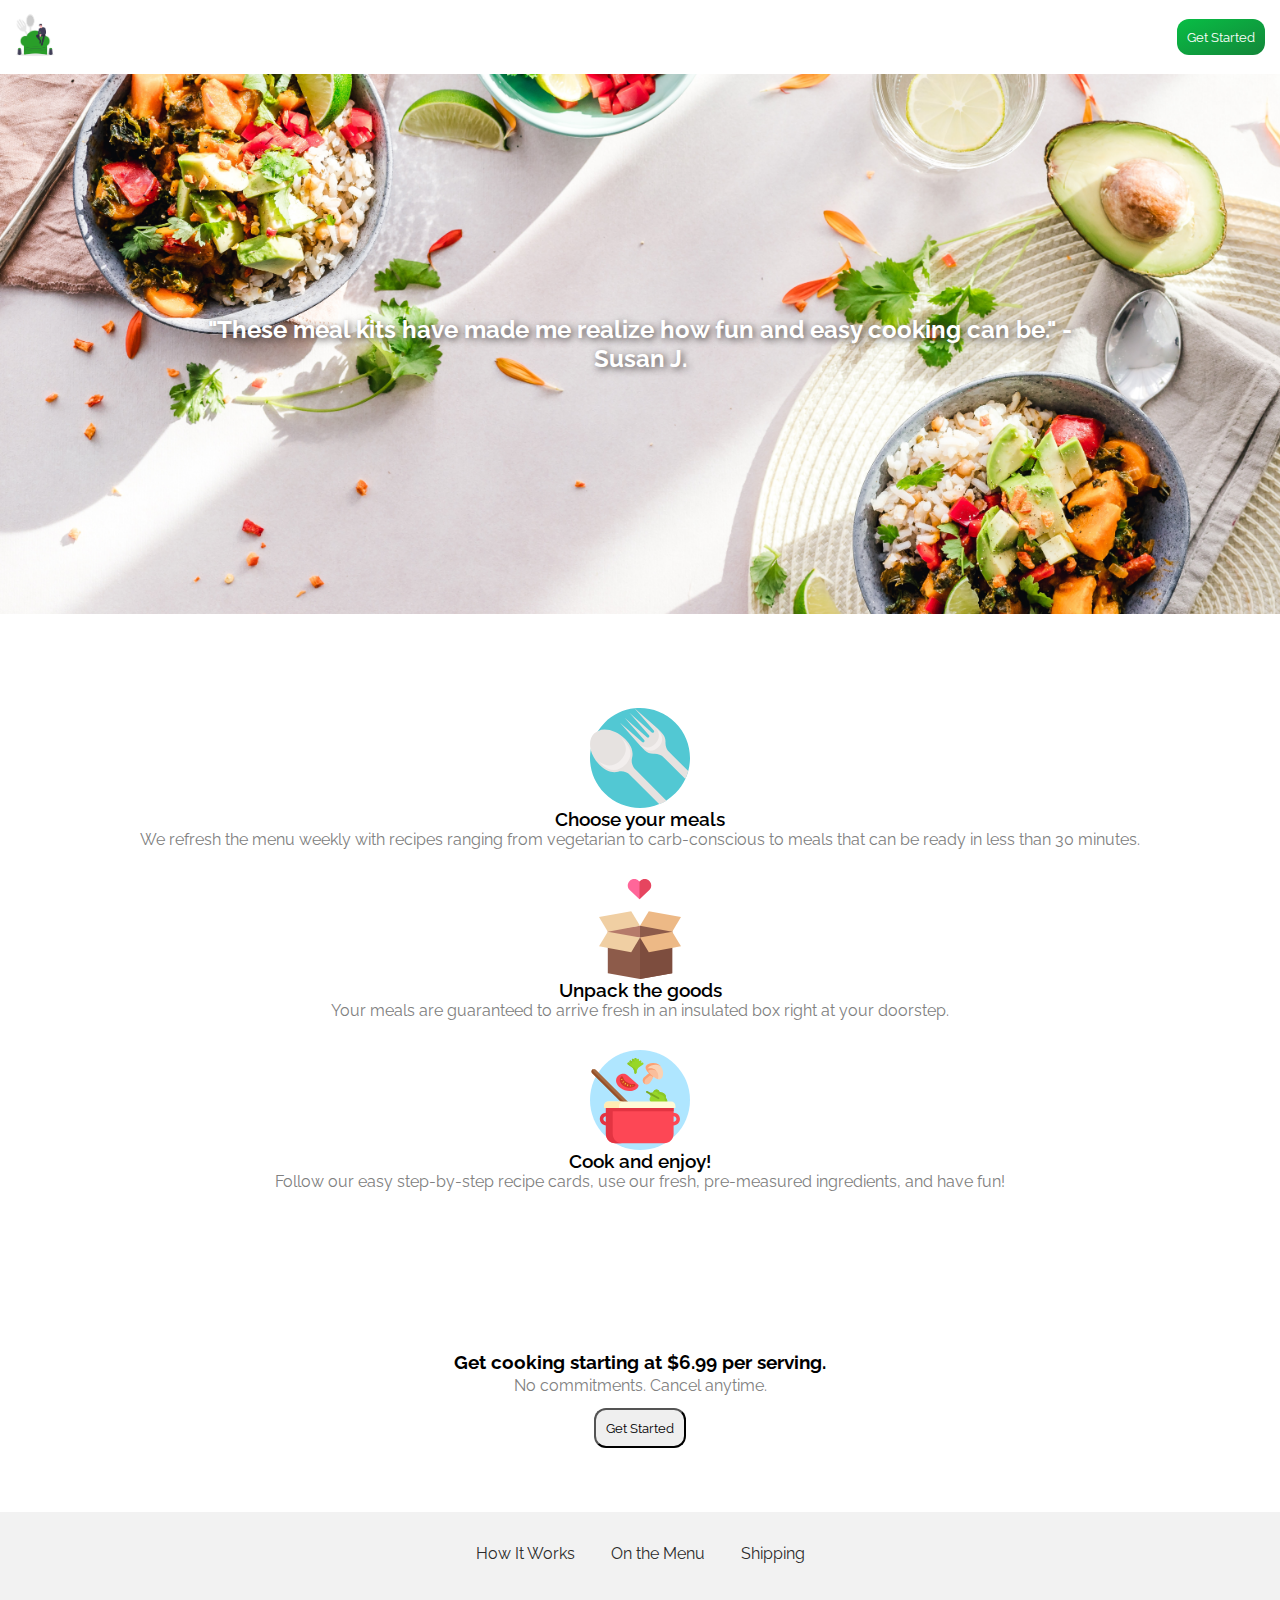
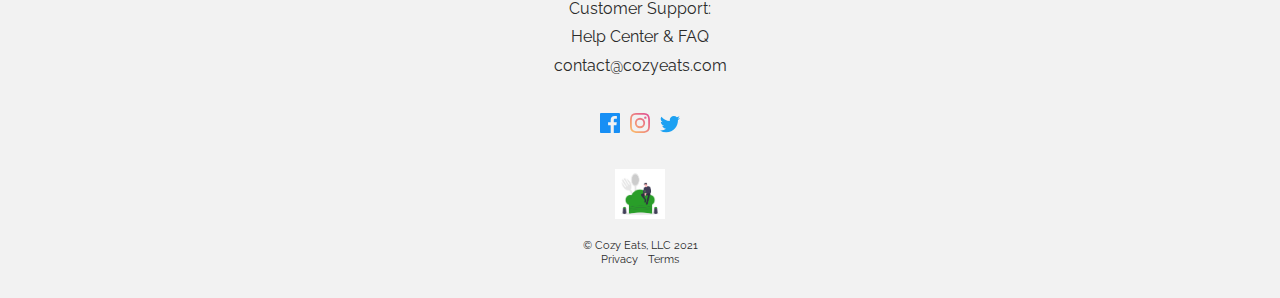
==== howitworks.html @ 1da30d4d "Add mobile navigation menu" ====
<!DOCTYPE html>
<html lang="en">
  <head>
    <meta charset="UTF-8" />
    <meta name="viewport" content="width=device-width, initial-scale=1.0" />

    <!-- Custom Icons -->
    <link
      rel="stylesheet"
      href="https://use.fontawesome.com/releases/v5.15.1/css/all.css"
      integrity="sha384-vp86vTRFVJgpjF9jiIGPEEqYqlDwgyBgEF109VFjmqGmIY/Y4HV4d3Gp2irVfcrp"
      crossorigin="anonymous"
    />

    <!-- Custom Styling -->
    <link rel="stylesheet" href="./styles.css" />

    <!-- Custom Font -->
    <link rel="preconnect" href="https://fonts.gstatic.com" />
    <link
      href="https://fonts.googleapis.com/css2?family=Raleway:wght@300;400;500;600&display=swap"
      rel="stylesheet"
    />

    <title>Cozy Eats</title>
  </head>
  <body>
    <header class="header">
      <nav class="nav">
        <div class="nav--left">
          <img class="logo" src="./img/undraw_cooking_lyxy.png" alt="" />
        </div>
        <div class="nav--right">
          <button class="btn btn--start">Get Started</button>
          <i class="fas fa-bars"></i>
        </div>
      </nav>
    </header>

    <div class="hero">
      <h2 class="hero-text">
        "These meal kits have made me realize how fun and easy cooking can be."
        - Susan J.
      </h2>
    </div>

    <div class="how-it-works">
      <div class="step">
        <img src="./img/cutlery.svg" alt="" class="step-icon" />
        <h3 class="step-heading">Choose your meals</h3>
        <p class="step-description">
          We refresh the menu weekly with recipes ranging from vegetarian to
          carb-conscious to meals that can be ready in less than 30 minutes.
        </p>
      </div>
      <div class="step">
        <img src="./img/box.svg" alt="" class="step-icon" />
        <h3 class="step-heading">Unpack the goods</h3>
        <p class="step-description">
          Your meals are guaranteed to arrive fresh in an insulated box right at
          your doorstep.
        </p>
      </div>
      <div class="step">
        <img src="./img/soup.svg" alt="" class="step-icon" />
        <h3 class="step-heading">Cook and enjoy!</h3>
        <p class="step-description">
          Follow our easy step-by-step recipe cards, use our fresh, pre-measured
          ingredients, and have fun!
        </p>
      </div>
    </div>

    <div class="get-started">
      <h3>Get cooking starting at $6.99 per serving.</h3>
      <p>No commitments. Cancel anytime.</p>
      <button class="btn btn--started">Get Started</button>
    </div>

    <footer class="footer">
      <div class="footer--nav">
        <a href="#">How It Works</a>
        <a href="#">On the Menu</a>
        <a href="#">Shipping</a>
      </div>
      <div class="footer--support">
        <p>Customer Support:</p>
        <p><a href="#">Help Center</a> & <a href="">FAQ</a></p>
        <p><a href="#">contact@cozyeats.com</a></p>
      </div>
      <div class="footer--social">
        <a href="#"><img src="./img/icon-facebook.svg" alt="" /></a>
        <a href="#"> <img src="./img/icon-instagram.svg" alt="" /></a>
        <a href="#"><img src="./img/icon-twitter.svg" alt="" /></a>
      </div>
      <div class="footer--legal">
        <img class="logo" src="./img/undraw_cooking_lyxy.png" alt="" />
        <p>© Cozy Eats, LLC 2021</p>
        <a href="#">Privacy</a>
        <a href="#">Terms</a>
      </div>
    </footer>
  </body>
</html>
---- styles.css ----
* {
  margin: 0;
  padding: 0;
  box-sizing: border-box;
}

:root {
  --text-primary-color: #fff;
  --text-secondary-color: #808080;
  --btn-primary-color: #009933;
}

body {
  font-family: "Raleway", sans-serif;
}

/* Header */

.header {
  margin: 10px;
}

.btn {
  padding: 10px;
  border-radius: 12px;
  font-family: "Raleway", sans-serif;
}

.btn--start {
  /* background: var(--btn-primary-color); */
  background: linear-gradient(to bottom right, #08be45, #138639);
  color: var(--text-primary-color);
  border: none;
}

.btn--start:hover {
  background: #138639;
  cursor: pointer;
}

.btn--login {
  width: 100%;
  margin: 0 auto;
  background-color: var(--text-primary-color);
  border: 1px solid var(--btn-primary-color);
}

/* Nav */

.nav {
  display: flex;
  align-items: center;

  /* position: relative; */
}

/* Nav Left */

.logo {
  width: 50px;
  height: 50px;
}

/* Nav Right */
.nav--right {
  margin-left: auto;
}

.fa-bars {
  margin-left: 5px;
}

/* Nav Open/clicked */
.nav--open {
  position: absolute;
  top: 60px; /* height of header */
  left: 0;
  background: var(--text-primary-color);
  width: 100%;
  height: 45vh;
  padding: 2rem 1rem;

  display: flex;
  flex-direction: column;

  z-index: 10;
}

.nav--link {
  margin: 0.5rem 0;
  text-decoration: none;

  display: flex;
  align-items: center;
}

.nav--link img {
  margin-right: 0.4rem;
}

.nav--link a {
  color: #2b2b2b;
}

.nav--open .btn--login {
  margin-top: auto;
}

.overlay {
  position: absolute;
  top: 60px;
  left: 0;
  width: 100%;
  height: 100%;
  background-color: rgba(0, 0, 0, 0.3);
  /* backdrop-filter: blur(px); */
  z-index: 5;
}

/* Hero */

.hero {
  background-image: url("./img/pexels-ella-olsson-1640770.jpg");
  background-position: center;
  background-size: cover;
  height: 60vh;

  display: flex;
  align-items: center;
  justify-content: center;
}

.hero-text {
  color: var(--text-primary-color);
  text-shadow: 2px 2px 7px rgb(73, 66, 66);
  width: 70%;
  text-align: center;
}

/* How It Works */

.how-it-works {
  /* display: flex;
  flex-direction: column;
  align-items: center; */

  padding: 5% 3%;
}

.step {
  display: flex;
  flex-direction: column;
  align-items: center;
  margin: 30px;
}

.step-icon {
  width: 100px;
  height: 100px;
}

.step-heading {
  font-weight: 600;
}

.step-description {
  color: var(--text-secondary-color);
  text-align: center;
}

/* Gallery */
.gallery {
  text-align: center;
  background-color: #f2f2f2;
  padding: 1rem 0;
}

.gallery p {
  display: inline-block;
  background-color: rgba(0, 153, 51, 0.3);
  padding: 0.2rem;
}

.gallery--images {
  display: flex;
  flex-wrap: wrap;
  justify-content: center;
}

.gallery--images img {
  width: 200px;
  height: 200px;
  object-fit: cover;
  margin: 1rem;
}

/* Get Started */

.get-started {
  display: flex;
  flex-direction: column;
  align-items: center;

  margin: 5%;
  line-height: 1.4;
}

.get-started p {
  color: #808080;
  margin-bottom: 10px;
}

/* Footer */
.footer {
  background-color: #f2f2f2;
  color: #2b2b2b;
  text-align: center;
  padding: 2rem 0;
}

.footer a {
  text-decoration: none;
  color: #2b2b2b;
}

.footer--nav {
}

.footer--nav a {
  color: #2b2b2b;
  text-decoration: none;
  margin: 0 1rem;
}

.footer--support {
  margin: 2rem 0;
  line-height: 1.8;
}

.footer--support a {
  text-decoration: none;
  color: #2b2b2b;
}

.footer--social {
  margin: 2rem 0;
}

.footer--social a {
  margin: 0 0.2rem;
}

.footer--legal {
  font-size: 0.7rem;
}

.footer--legal img {
  margin-bottom: 1rem;
}

.footer--legal a {
  margin: 0 0.2rem;
}
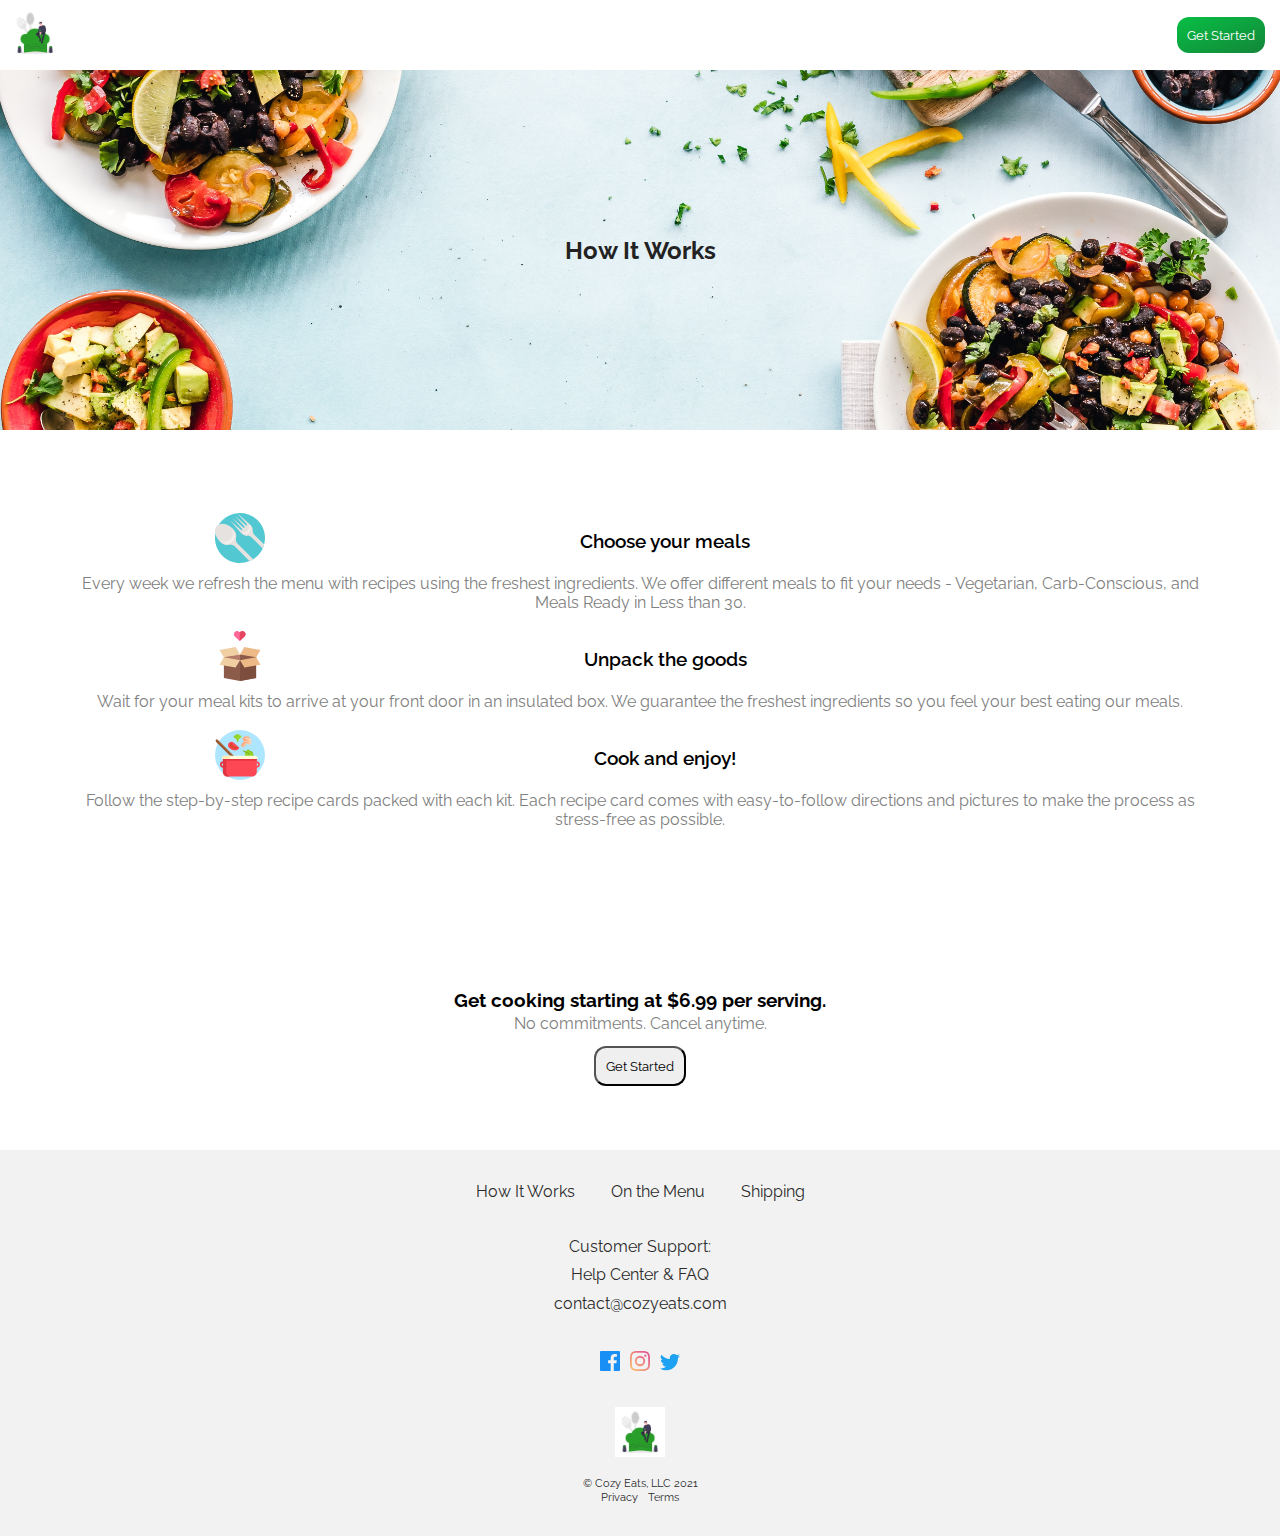
==== commit 59d86c1d: "Add menu page and menu items HTML and styles" ====
--- a/howitworks.html
+++ b/howitworks.html
@@ -13,7 +13,9 @@
     />
 
     <!-- Custom Styling -->
-    <link rel="stylesheet" href="./styles.css" />
+    <link rel="stylesheet" href="/css/global.css" />
+    <!-- <link rel="stylesheet" href="/css/index.css" /> -->
+    <link rel="stylesheet" href="/css/howitworks.css" />
 
     <!-- Custom Font -->
     <link rel="preconnect" href="https://fonts.gstatic.com" />
@@ -21,6 +23,9 @@
       href="https://fonts.googleapis.com/css2?family=Raleway:wght@300;400;500;600&display=swap"
       rel="stylesheet"
     />
+
+    <!-- Custom Script -->
+    <script defer src="./script.js"></script>
 
     <title>Cozy Eats</title>
   </head>
@@ -32,41 +37,77 @@
         </div>
         <div class="nav--right">
           <button class="btn btn--start">Get Started</button>
-          <i class="fas fa-bars"></i>
+          <i class="fas fa-bars nav--ham"></i>
         </div>
+        <div class="nav--menu hidden">
+          <div class="nav--links">
+            <div class="nav--link">
+              <img src="./img/iconmonstr-home-thin.svg" alt="" /><a
+                href="index.html"
+                >Home</a
+              >
+            </div>
+            <hr />
+            <div class="nav--link">
+              <img src="./img/iconmonstr-product-4.svg" alt="" /><a
+                href="./howitworks.html"
+                class="nav--link"
+                >How It Works</a
+              >
+            </div>
+            <hr />
+            <div class="nav--link">
+              <img src="./img/iconmonstr-eat-6-thin.svg" alt="" /><a
+                href="./onthemenu.html"
+                class="nav--link"
+                >On the Menu</a
+              >
+            </div>
+          </div>
+          <button class="btn btn--login">Log In</button>
+        </div>
+        <div class="overlay hidden"></div>
       </nav>
     </header>
 
     <div class="hero">
-      <h2 class="hero-text">
-        "These meal kits have made me realize how fun and easy cooking can be."
-        - Susan J.
-      </h2>
+      <h2 class="hero-text">How It Works</h2>
     </div>
 
     <div class="how-it-works">
       <div class="step">
-        <img src="./img/cutlery.svg" alt="" class="step-icon" />
-        <h3 class="step-heading">Choose your meals</h3>
+        <div class="step--top">
+          <img src="./img/cutlery.svg" alt="" class="step-icon" />
+          <h3 class="step-heading">Choose your meals</h3>
+        </div>
         <p class="step-description">
-          We refresh the menu weekly with recipes ranging from vegetarian to
-          carb-conscious to meals that can be ready in less than 30 minutes.
+          Every week we refresh the menu with recipes using the freshest
+          ingredients. We offer different meals to fit your needs - Vegetarian,
+          Carb-Conscious, and Meals Ready in Less than 30.
         </p>
       </div>
+
       <div class="step">
-        <img src="./img/box.svg" alt="" class="step-icon" />
-        <h3 class="step-heading">Unpack the goods</h3>
+        <div class="step--top">
+          <img src="./img/box.svg" alt="" class="step-icon" />
+          <h3 class="step-heading">Unpack the goods</h3>
+        </div>
         <p class="step-description">
-          Your meals are guaranteed to arrive fresh in an insulated box right at
-          your doorstep.
+          Wait for your meal kits to arrive at your front door in an insulated
+          box. We guarantee the freshest ingredients so you feel your best
+          eating our meals.
         </p>
       </div>
+
       <div class="step">
-        <img src="./img/soup.svg" alt="" class="step-icon" />
-        <h3 class="step-heading">Cook and enjoy!</h3>
+        <div class="step--top">
+          <img src="./img/soup.svg" alt="" class="step-icon" />
+          <h3 class="step-heading">Cook and enjoy!</h3>
+        </div>
         <p class="step-description">
-          Follow our easy step-by-step recipe cards, use our fresh, pre-measured
-          ingredients, and have fun!
+          Follow the step-by-step recipe cards packed with each kit. Each recipe
+          card comes with easy-to-follow directions and pictures to make the
+          process as stress-free as possible.
         </p>
       </div>
     </div>
--- a/css/global.css
+++ b/css/global.css
@@ -0,0 +1,234 @@
+* {
+  margin: 0;
+  padding: 0;
+  box-sizing: border-box;
+}
+
+:root {
+  --text-primary-color: #fff;
+  --text-secondary-color: #808080;
+  --btn-primary-color: #009933;
+}
+
+body {
+  font-family: "Raleway", sans-serif;
+}
+
+.btn {
+  padding: 10px;
+  border-radius: 12px;
+  font-family: "Raleway", sans-serif;
+}
+
+.btn:hover {
+  cursor: pointer;
+}
+
+.btn--start {
+  /* background: var(--btn-primary-color); */
+  background: linear-gradient(to bottom right, #08be45, #138639);
+  color: var(--text-primary-color);
+  border: none;
+}
+
+.btn--start:hover {
+  background: #138639;
+}
+
+.btn--login {
+  width: 100%;
+  margin: 0 auto;
+  background-color: var(--text-primary-color);
+  border: 1px solid var(--btn-primary-color);
+}
+
+.btn--login:hover {
+  background: var(--btn-primary-color);
+  color: var(--text-primary-color);
+}
+
+/* Header */
+
+.header {
+  height: 70px;
+
+  display: flex;
+  align-items: center;
+
+  /* z-index: 10; */
+}
+
+/* Nav */
+
+.nav {
+  display: flex;
+  align-items: center;
+
+  width: 100%;
+  height: 70px;
+  padding: 10px;
+  background-color: var(--text-primary-color);
+
+  z-index: 20;
+}
+
+/* Nav Left */
+
+.logo {
+  width: 50px;
+  height: 50px;
+}
+
+/* Nav Right */
+.nav--right {
+  margin-left: auto;
+}
+
+.fa-bars {
+  margin-left: 5px;
+}
+
+/* Nav Open/clicked */
+.nav--menu {
+  position: absolute;
+  top: 60px; /* height of header */
+  left: 0;
+  background: var(--text-primary-color);
+  width: 100%;
+  height: 45vh;
+  padding: 2rem 1rem;
+
+  display: flex;
+  flex-direction: column;
+
+  z-index: 10;
+}
+
+.nav--link {
+  margin: 0.5rem 0;
+  text-decoration: none;
+
+  display: flex;
+  align-items: center;
+}
+
+.nav--link img {
+  margin-right: 0.4rem;
+}
+
+.nav--link a {
+  color: #2b2b2b;
+}
+
+.nav--link a:hover {
+  color: #808080;
+}
+
+.nav--menu .btn--login {
+  margin-top: auto;
+}
+
+.hidden {
+  display: none;
+}
+
+.overlay {
+  position: fixed;
+  top: 60px;
+  left: 0;
+  width: 100%;
+  height: 100%;
+  background-color: rgba(0, 0, 0, 0.3);
+  /* backdrop-filter: blur(px); */
+  z-index: 5;
+}
+
+.nav.sticky {
+  height: 50px;
+
+  position: fixed;
+  top: 0;
+  left: 0;
+  opacity: 1;
+
+  animation: opacity 0.2s forwards;
+}
+
+@keyframes opacity {
+  from {
+    opacity: 0;
+  }
+}
+
+/* Get Started */
+
+.get-started {
+  display: flex;
+  flex-direction: column;
+  align-items: center;
+
+  margin: 5%;
+  line-height: 1.4;
+}
+
+.get-started h3 {
+  text-align: center;
+}
+
+.get-started p {
+  color: #808080;
+  margin-bottom: 10px;
+}
+
+/* Footer */
+
+.footer {
+  background-color: #f2f2f2;
+  color: #2b2b2b;
+  text-align: center;
+  padding: 2rem 0;
+}
+
+.footer a {
+  text-decoration: none;
+  color: #2b2b2b;
+}
+
+.footer--nav {
+}
+
+.footer--nav a {
+  color: #2b2b2b;
+  text-decoration: none;
+  margin: 0 1rem;
+}
+
+.footer--support {
+  margin: 2rem 0;
+  line-height: 1.8;
+}
+
+.footer--support a {
+  text-decoration: none;
+  color: #2b2b2b;
+}
+
+.footer--social {
+  margin: 2rem 0;
+}
+
+.footer--social a {
+  margin: 0 0.2rem;
+}
+
+.footer--legal {
+  font-size: 0.7rem;
+}
+
+.footer--legal img {
+  margin-bottom: 1rem;
+}
+
+.footer--legal a {
+  margin: 0 0.2rem;
+}
--- a/css/index.css
+++ b/css/index.css
@@ -0,0 +1,77 @@
+/* Hero */
+
+.hero {
+  background-image: url("../img/pexels-ella-olsson-1640770.jpg");
+  background-position: center;
+  background-size: cover;
+  height: 60vh;
+
+  display: flex;
+  flex-direction: column;
+  align-items: center;
+  justify-content: center;
+}
+
+.hero-text {
+  color: var(--text-primary-color);
+  text-shadow: 2px 2px 7px rgb(73, 66, 66);
+  width: 70%;
+  text-align: center;
+}
+
+.hero .btn--start {
+  margin-top: 1rem;
+}
+
+/* How It Works */
+
+.how-it-works {
+  padding: 5% 3%;
+}
+
+.step {
+  display: flex;
+  flex-direction: column;
+  align-items: center;
+  margin: 30px;
+}
+
+.step-icon {
+  width: 100px;
+  height: 100px;
+}
+
+.step-heading {
+  font-weight: 600;
+}
+
+.step-description {
+  color: var(--text-secondary-color);
+  text-align: center;
+}
+
+/* Gallery */
+.gallery {
+  text-align: center;
+  background-color: #f2f2f2;
+  padding: 1rem 0;
+}
+
+.gallery p {
+  display: inline-block;
+  background-color: rgba(0, 153, 51, 0.3);
+  padding: 0.2rem;
+}
+
+.gallery--images {
+  display: flex;
+  flex-wrap: wrap;
+  justify-content: center;
+}
+
+.gallery--images img {
+  width: 200px;
+  height: 200px;
+  object-fit: cover;
+  margin: 1rem;
+}
--- a/css/howitworks.css
+++ b/css/howitworks.css
@@ -0,0 +1,94 @@
+/* Hero */
+
+/****** need to refactor hero styles, keep code DRY *****/
+.hero {
+  background-image: url("../img/pexels-ella-olsson-1640774.jpg");
+  background-position: center;
+  background-size: cover;
+  height: 40vh;
+
+  display: flex;
+  flex-direction: column;
+  align-items: center;
+  justify-content: center;
+}
+
+.hero-text {
+  color: #222;
+  /* text-shadow: 2px 2px 7px rgb(255, 255, 255); */
+  width: 70%;
+  text-align: center;
+}
+
+.hero .btn--start {
+  margin-top: 1rem;
+}
+
+/* How It Works */
+
+.how-it-works {
+  padding: 5% 3%;
+}
+
+.step {
+  display: flex;
+  flex-direction: column;
+  /* align-items: center; */
+  margin: 30px;
+  position: relative;
+}
+
+.step--top {
+  display: flex;
+  align-items: center;
+  justify-content: center;
+}
+
+.step-icon {
+  width: 50px;
+  height: 50px;
+
+  /* margin-right: 1rem; */
+
+  position: relative;
+  top: -0.7rem;
+}
+
+.step-heading {
+  font-weight: 600;
+  display: inline-block;
+  margin-bottom: 1rem;
+  text-align: center;
+  width: 70%;
+}
+
+.step-description {
+  color: var(--text-secondary-color);
+  text-align: center;
+}
+
+/* Gallery */
+.gallery {
+  text-align: center;
+  background-color: #f2f2f2;
+  padding: 1rem 0;
+}
+
+.gallery p {
+  display: inline-block;
+  background-color: rgba(0, 153, 51, 0.3);
+  padding: 0.2rem;
+}
+
+.gallery--images {
+  display: flex;
+  flex-wrap: wrap;
+  justify-content: center;
+}
+
+.gallery--images img {
+  width: 200px;
+  height: 200px;
+  object-fit: cover;
+  margin: 1rem;
+}
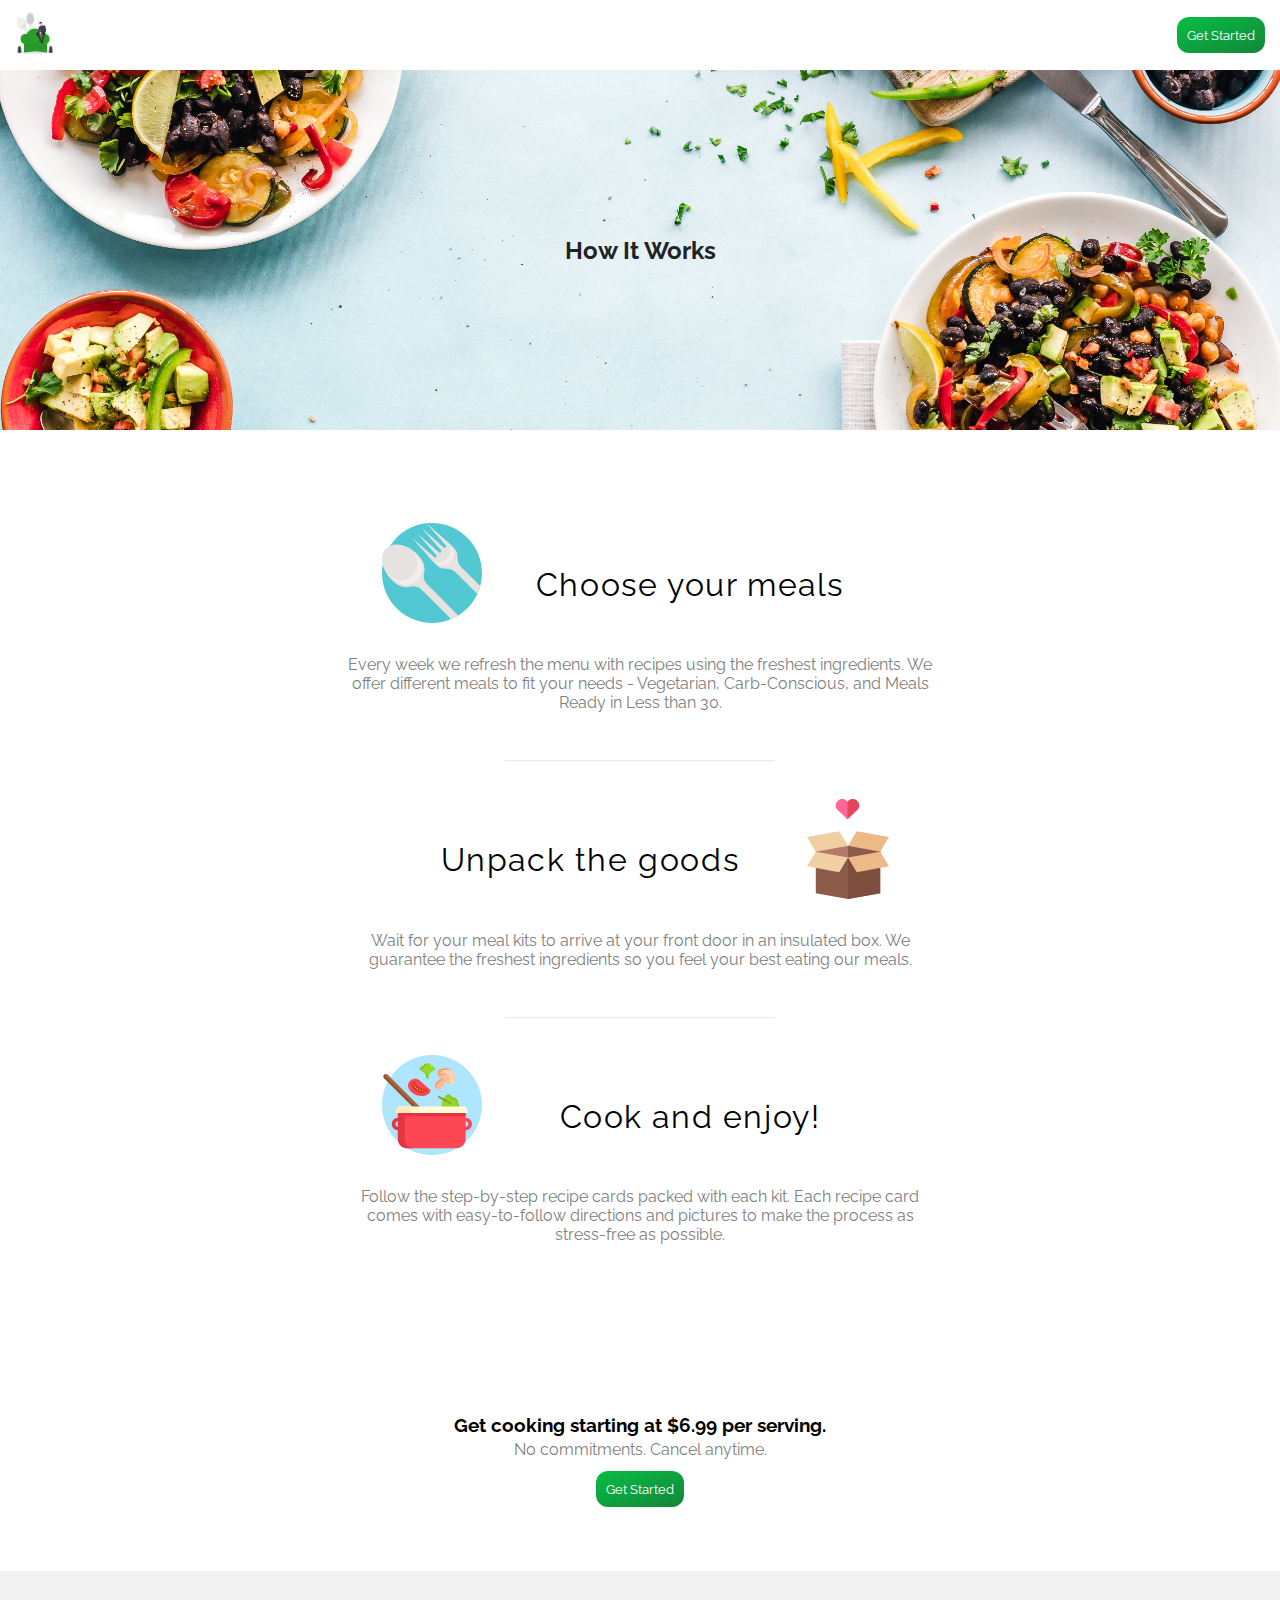
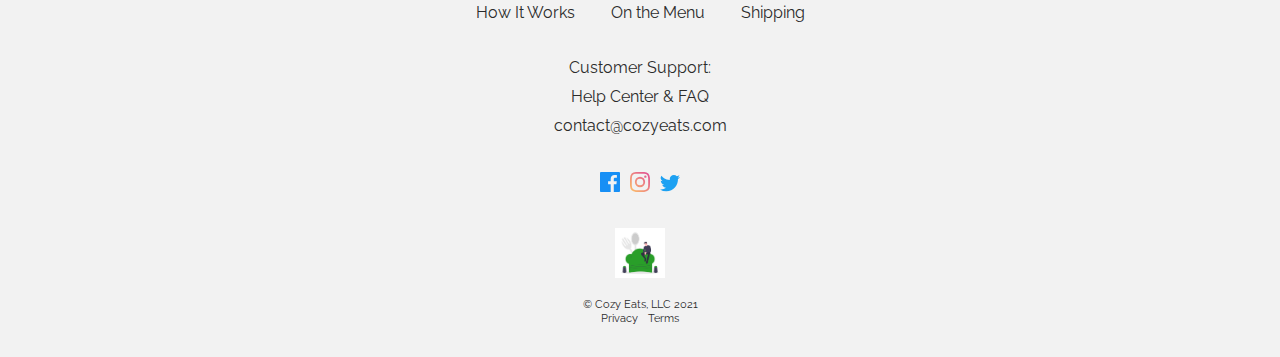
==== commit 62f939f1: "Make Home Page and How It Works Page desktop responsive" ====
--- a/howitworks.html
+++ b/howitworks.html
@@ -77,34 +77,38 @@
     <div class="how-it-works">
       <div class="step">
         <div class="step--top">
-          <img src="./img/cutlery.svg" alt="" class="step-icon" />
-          <h3 class="step-heading">Choose your meals</h3>
+          <img src="./img/cutlery.svg" alt="" class="step--icon" />
+          <h3 class="step--heading">Choose your meals</h3>
         </div>
-        <p class="step-description">
+        <p class="step--description">
           Every week we refresh the menu with recipes using the freshest
           ingredients. We offer different meals to fit your needs - Vegetarian,
           Carb-Conscious, and Meals Ready in Less than 30.
         </p>
       </div>
 
+      <hr class="line" />
+
       <div class="step">
         <div class="step--top">
-          <img src="./img/box.svg" alt="" class="step-icon" />
-          <h3 class="step-heading">Unpack the goods</h3>
+          <img src="./img/box.svg" alt="" class="step--icon" />
+          <h3 class="step--heading">Unpack the goods</h3>
         </div>
-        <p class="step-description">
+        <p class="step--description">
           Wait for your meal kits to arrive at your front door in an insulated
           box. We guarantee the freshest ingredients so you feel your best
           eating our meals.
         </p>
       </div>
 
+      <hr class="line" />
+
       <div class="step">
         <div class="step--top">
-          <img src="./img/soup.svg" alt="" class="step-icon" />
-          <h3 class="step-heading">Cook and enjoy!</h3>
+          <img src="./img/soup.svg" alt="" class="step--icon" />
+          <h3 class="step--heading">Cook and enjoy!</h3>
         </div>
-        <p class="step-description">
+        <p class="step--description">
           Follow the step-by-step recipe cards packed with each kit. Each recipe
           card comes with easy-to-follow directions and pictures to make the
           process as stress-free as possible.
@@ -115,7 +119,7 @@
     <div class="get-started">
       <h3>Get cooking starting at $6.99 per serving.</h3>
       <p>No commitments. Cancel anytime.</p>
-      <button class="btn btn--started">Get Started</button>
+      <button class="btn btn--start">Get Started</button>
     </div>
 
     <footer class="footer">
--- a/css/global.css
+++ b/css/global.css
@@ -14,10 +14,13 @@
   font-family: "Raleway", sans-serif;
 }
 
+button {
+  font-family: "Raleway", sans-serif;
+}
+
 .btn {
   padding: 10px;
   border-radius: 12px;
-  font-family: "Raleway", sans-serif;
 }
 
 .btn:hover {
--- a/css/index.css
+++ b/css/index.css
@@ -27,6 +27,8 @@
 
 .how-it-works {
   padding: 5% 3%;
+  margin: 0 auto;
+  max-width: 900px;
 }
 
 .step {
@@ -39,6 +41,10 @@
 .step-icon {
   width: 100px;
   height: 100px;
+}
+
+.step--text {
+  text-align: center;
 }
 
 .step-heading {
@@ -75,3 +81,29 @@
   object-fit: cover;
   margin: 1rem;
 }
+
+@media screen and (min-width: 700px) {
+  .step {
+    flex-direction: row;
+    margin: 40px;
+  }
+
+  .step-icon {
+    width: 150px;
+    height: 150px;
+
+    flex-basis: 0;
+    flex-grow: 1;
+  }
+
+  .step--text {
+    font-size: 110%;
+
+    flex-basis: 0;
+    flex-grow: 1;
+  }
+
+  .step:nth-child(2) .step-icon {
+    order: 2;
+  }
+}
--- a/css/howitworks.css
+++ b/css/howitworks.css
@@ -28,13 +28,15 @@
 
 .how-it-works {
   padding: 5% 3%;
+  max-width: 750px;
+  margin: 0 auto;
 }
 
 .step {
   display: flex;
   flex-direction: column;
   /* align-items: center; */
-  margin: 30px;
+  margin: 40px;
   position: relative;
 }
 
@@ -44,7 +46,7 @@
   justify-content: center;
 }
 
-.step-icon {
+.step--icon {
   width: 50px;
   height: 50px;
 
@@ -54,41 +56,51 @@
   top: -0.7rem;
 }
 
-.step-heading {
+.step--heading {
   font-weight: 600;
   display: inline-block;
-  margin-bottom: 1rem;
   text-align: center;
   width: 70%;
 }
 
-.step-description {
+.step--description {
   color: var(--text-secondary-color);
   text-align: center;
+  font-size: 0.9rem;
 }
 
-/* Gallery */
-.gallery {
-  text-align: center;
-  background-color: #f2f2f2;
-  padding: 1rem 0;
+.line {
+  display: none;
+  width: 40%;
+  margin: 3rem auto;
+  opacity: 0.2;
 }
 
-.gallery p {
-  display: inline-block;
-  background-color: rgba(0, 153, 51, 0.3);
-  padding: 0.2rem;
+@media screen and (min-width: 700px) {
+  .step--top {
+    margin-bottom: 1.3rem;
+  }
+
+  .step--icon {
+    width: 100px;
+    height: 100px;
+  }
+
+  .step--heading {
+    font-size: 2rem;
+    font-weight: 400;
+    letter-spacing: 0.1rem;
+  }
+
+  .step--description {
+    font-size: 1rem;
+  }
+
+  .step:nth-child(3) .step--top .step--icon {
+    order: 2;
+  }
+
+  .line {
+    display: block;
+  }
 }
-
-.gallery--images {
-  display: flex;
-  flex-wrap: wrap;
-  justify-content: center;
-}
-
-.gallery--images img {
-  width: 200px;
-  height: 200px;
-  object-fit: cover;
-  margin: 1rem;
-}
